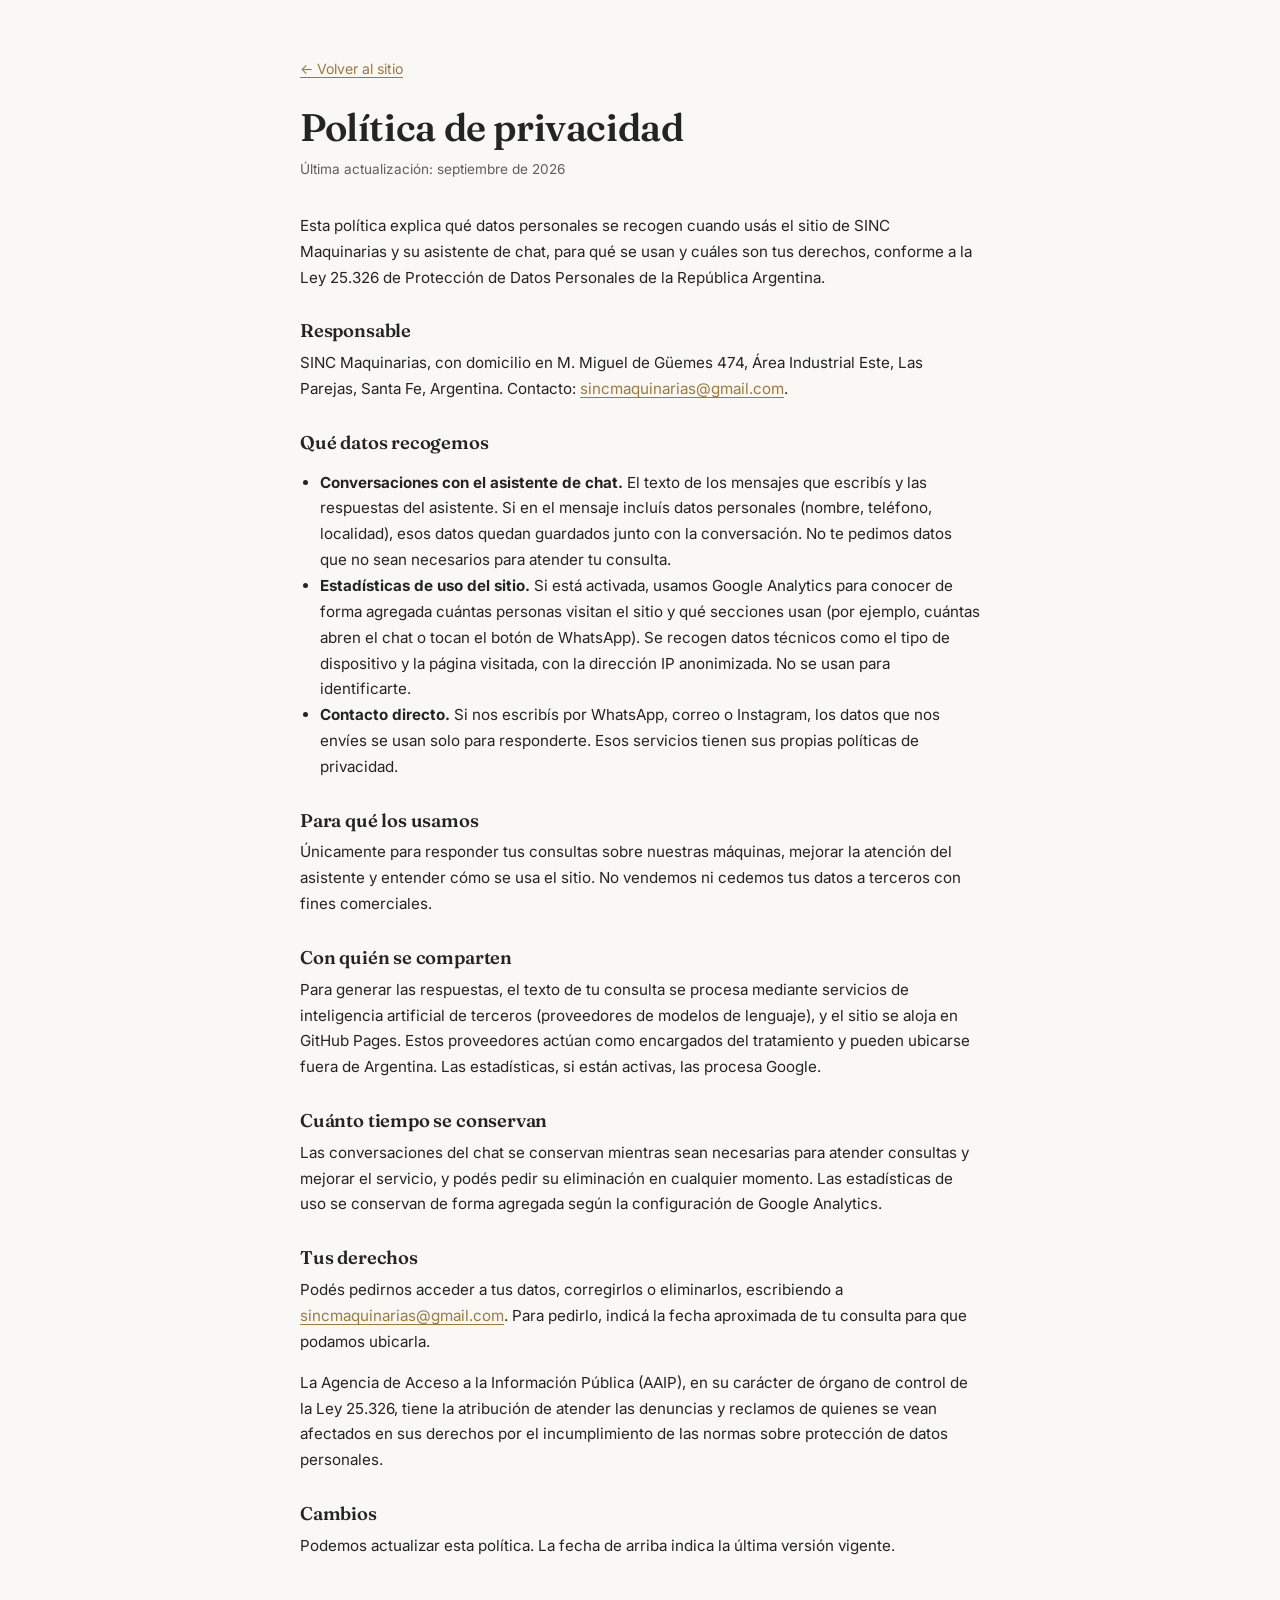
==== privacidad.html @ 92e393b5 "Completar descarga hidraulica del Biorecolector y limpiar specs desactualizadas Co-Authored-By: Clau" ====
<!doctype html>
<html lang="es-AR">
<head>
<meta charset="UTF-8">
<meta name="viewport" content="width=device-width, initial-scale=1">
<title>Política de privacidad | SINC Maquinarias</title>
<meta name="description" content="Política de privacidad de SINC Maquinarias: qué datos se recogen en el sitio y en el asistente de chat, para qué se usan y cómo ejercer tus derechos.">
<link rel="icon" type="image/png" sizes="32x32" href="assets/img/favicon-32.png">
<link rel="preconnect" href="https://fonts.googleapis.com">
<link rel="preconnect" href="https://fonts.gstatic.com" crossorigin>
<link href="https://fonts.googleapis.com/css2?family=Fraunces:opsz,wght@9..144,600;9..144,700&family=Inter:wght@400;500;600;700&display=swap" rel="stylesheet">
<link rel="stylesheet" href="assets/css/styles.css?v=10">
<style>
.legal{max-width:720px;margin:0 auto;padding:56px 20px 72px}
.legal h1{font-size:clamp(1.8rem,4vw,2.4rem);margin-bottom:8px}
.legal .updated{font-family:"Inter",sans-serif;font-size:.85rem;color:var(--text-soft);margin-bottom:32px}
.legal h2{font-size:1.15rem;margin:30px 0 8px}
.legal p,.legal li{font-family:"Inter",sans-serif;font-size:.95rem;line-height:1.7;color:var(--text)}
.legal ul{padding-left:20px}
.legal a{color:var(--gold);text-underline-offset:3px}
.legal .back{display:inline-block;margin-bottom:24px;font-family:"Inter",sans-serif;font-size:.88rem}
</style>
</head>
<body>
<main class="legal">
  <a class="back" href="./">← Volver al sitio</a>
  <h1>Política de privacidad</h1>
  <p class="updated">Última actualización: septiembre de 2026</p>

  <p>Esta política explica qué datos personales se recogen cuando usás el sitio de SINC Maquinarias y su asistente de chat, para qué se usan y cuáles son tus derechos, conforme a la Ley 25.326 de Protección de Datos Personales de la República Argentina.</p>

  <h2>Responsable</h2>
  <p>SINC Maquinarias, con domicilio en M. Miguel de Güemes 474, Área Industrial Este, Las Parejas, Santa Fe, Argentina. Contacto: <a href="mailto:sincmaquinarias@gmail.com">sincmaquinarias@gmail.com</a>.</p>

  <h2>Qué datos recogemos</h2>
  <ul>
    <li><strong>Conversaciones con el asistente de chat.</strong> El texto de los mensajes que escribís y las respuestas del asistente. Si en el mensaje incluís datos personales (nombre, teléfono, localidad), esos datos quedan guardados junto con la conversación. No te pedimos datos que no sean necesarios para atender tu consulta.</li>
    <li><strong>Estadísticas de uso del sitio.</strong> Si está activada, usamos Google Analytics para conocer de forma agregada cuántas personas visitan el sitio y qué secciones usan (por ejemplo, cuántas abren el chat o tocan el botón de WhatsApp). Se recogen datos técnicos como el tipo de dispositivo y la página visitada, con la dirección IP anonimizada. No se usan para identificarte.</li>
    <li><strong>Contacto directo.</strong> Si nos escribís por WhatsApp, correo o Instagram, los datos que nos envíes se usan solo para responderte. Esos servicios tienen sus propias políticas de privacidad.</li>
  </ul>

  <h2>Para qué los usamos</h2>
  <p>Únicamente para responder tus consultas sobre nuestras máquinas, mejorar la atención del asistente y entender cómo se usa el sitio. No vendemos ni cedemos tus datos a terceros con fines comerciales.</p>

  <h2>Con quién se comparten</h2>
  <p>Para generar las respuestas, el texto de tu consulta se procesa mediante servicios de inteligencia artificial de terceros (proveedores de modelos de lenguaje), y el sitio se aloja en GitHub Pages. Estos proveedores actúan como encargados del tratamiento y pueden ubicarse fuera de Argentina. Las estadísticas, si están activas, las procesa Google.</p>

  <h2>Cuánto tiempo se conservan</h2>
  <p>Las conversaciones del chat se conservan mientras sean necesarias para atender consultas y mejorar el servicio, y podés pedir su eliminación en cualquier momento. Las estadísticas de uso se conservan de forma agregada según la configuración de Google Analytics.</p>

  <h2>Tus derechos</h2>
  <p>Podés pedirnos acceder a tus datos, corregirlos o eliminarlos, escribiendo a <a href="mailto:sincmaquinarias@gmail.com">sincmaquinarias@gmail.com</a>. Para pedirlo, indicá la fecha aproximada de tu consulta para que podamos ubicarla.</p>
  <p>La Agencia de Acceso a la Información Pública (AAIP), en su carácter de órgano de control de la Ley 25.326, tiene la atribución de atender las denuncias y reclamos de quienes se vean afectados en sus derechos por el incumplimiento de las normas sobre protección de datos personales.</p>

  <h2>Cambios</h2>
  <p>Podemos actualizar esta política. La fecha de arriba indica la última versión vigente.</p>
</main>
</body>
</html>
---- assets/css/styles.css ----
:root{
  /* Paleta premium: tonos neutros cálidos + acento bronce, verde muy contenido */
  --ink:#151c17;
  --ink-2:#1e2721;
  --paper:#faf8f4;
  --paper-2:#f2efe6;
  --line:#e2ddd0;
  --line-strong:#cfc8b6;
  --text:#22261f;
  --text-soft:#5c6157;
  --text-faint:#8b8f83;
  --gold:#9c7a3c;
  --gold-soft:#c9ab6e;
  --forest:#2f4a34;
  --whatsapp:#25D366;
  --whatsapp-dark:#1ebe5b;
  --sombra:0 18px 48px rgba(21,28,23,.14);
  --sombra-sm:0 6px 18px rgba(21,28,23,.10);
  --radio:6px;
  --maxw:1180px;
}

*,*::before,*::after{box-sizing:border-box}
html{scroll-behavior:smooth}
body{
  margin:0;
  font-family:"Inter","Segoe UI",Roboto,Helvetica,Arial,sans-serif;
  color:var(--text);
  background:var(--paper);
  line-height:1.6;
  -webkit-font-smoothing:antialiased;
}
img{max-width:100%;display:block}
a{color:inherit}

/* Foco visible consistente (accesibilidad + teclado) en vez del azul por defecto */
:focus-visible{outline:2px solid var(--gold);outline-offset:3px;border-radius:2px}
.chat-toggle:focus-visible,.back-to-top:focus-visible{outline-offset:4px}

/* Anclas: que el header sticky no tape el titulo al navegar */
section,main{scroll-margin-top:64px}

@media(prefers-reduced-motion: reduce){
  html{scroll-behavior:auto}
  *,*::before,*::after{animation-duration:.001ms!important;animation-iteration-count:1!important;transition-duration:.001ms!important;scroll-behavior:auto!important}
}

/* Reveal on scroll */
.reveal{opacity:0;transform:translateY(14px);transition:opacity .5s ease,transform .5s ease}
.reveal.is-visible{opacity:1;transform:translateY(0)}
h1,h2,h3,h4{font-family:"Fraunces","Georgia",serif;font-weight:600;line-height:1.18;margin:0 0 .5em;letter-spacing:-.01em}
p{margin:0 0 1em}
.container{max-width:var(--maxw);margin:0 auto;padding:0 20px}
section{padding:52px 0}
@media(min-width:900px){section{padding:88px 0}}

.eyebrow{
  display:flex;align-items:center;gap:10px;
  font-family:"Inter",sans-serif;font-size:.72rem;font-weight:600;letter-spacing:.16em;text-transform:uppercase;
  color:var(--gold);margin-bottom:16px;
}
.eyebrow::before{content:"";width:28px;height:1px;background:var(--gold-soft)}
.eyebrow.azul{color:var(--forest)}
.eyebrow.azul::before{background:var(--forest)}
.section-head.center .eyebrow{justify-content:center}
.section-head.center .eyebrow::before{display:none}

.section-head{max-width:660px;margin:0 0 30px}
.section-head.center{margin:0 auto 40px;text-align:center}
.section-head h2{font-size:clamp(1.5rem,3.2vw,2.05rem);color:var(--ink)}
.section-head p{color:var(--text-soft);font-size:1rem}

/* Botones */
.btn{
  display:inline-flex;align-items:center;justify-content:center;gap:9px;
  padding:13px 26px;border-radius:3px;font-weight:600;font-size:.92rem;
  font-family:"Inter",sans-serif;letter-spacing:.01em;
  text-decoration:none;border:1px solid transparent;cursor:pointer;
  transition:transform .18s ease,box-shadow .18s ease,background-color .18s ease,border-color .18s ease;
  white-space:nowrap;
  will-change:transform;
}
.btn:hover{transform:translateY(-2px)}
.btn:active{transform:translateY(0);transition-duration:.05s}
.btn-dark{background:var(--ink);color:#fff;border-color:var(--ink)}
.btn-dark:hover{background:var(--ink-2);box-shadow:0 10px 22px rgba(21,28,23,.28)}
.btn-wpp{background:var(--whatsapp-dark);color:#fff;border-color:var(--whatsapp-dark)}
.btn-wpp:hover{background:var(--whatsapp);border-color:var(--whatsapp)}
.btn-outline{border-color:rgba(255,255,255,.4);color:#fff;background:transparent}
.btn-outline:hover{background:rgba(255,255,255,.1);border-color:#fff}
.btn-outline-dark{border-color:var(--line-strong);color:var(--text);background:transparent}
.btn-outline-dark:hover{border-color:var(--ink);background:var(--paper-2)}
.btn-sm{padding:9px 18px;font-size:.83rem}
.btn-sm:hover{transform:translateY(-1px)}

.link-arrow{
  display:inline-flex;align-items:center;gap:7px;font-weight:600;font-size:.9rem;
  font-family:"Inter",sans-serif;background:none;border:0;border-bottom:1px solid var(--line-strong);
  padding:0 0 2px;cursor:pointer;
  color:var(--ink);text-decoration:none;
  transition:border-color .18s ease,gap .18s ease,color .18s ease;
}
.link-arrow:hover{border-color:var(--gold);color:var(--gold);gap:11px}
.link-arrow.azul:hover{border-color:var(--forest);color:var(--forest)}

/* Header */
.site-header{
  position:sticky;top:0;z-index:100;
  background:rgba(250,248,244,.94);backdrop-filter:blur(8px);
  border-bottom:1px solid var(--line);
  transition:box-shadow .25s ease;
}
.site-header.is-scrolled{box-shadow:0 4px 18px rgba(21,28,23,.08)}
.nav{display:flex;align-items:center;justify-content:space-between;padding:14px 0}
.brand{display:flex;align-items:center;gap:10px;text-decoration:none;transition:opacity .15s ease}
.brand:hover{opacity:.75}
.brand img{height:30px;width:auto}
.nav-links{display:flex;align-items:center;gap:30px;list-style:none;margin:0;padding:0}
.nav-links a{
  text-decoration:none;color:var(--text);font-weight:500;font-size:.88rem;letter-spacing:.01em;
  position:relative;padding:4px 0;transition:color .15s ease;
}
.nav-links a::after{
  content:"";position:absolute;left:0;right:100%;bottom:-2px;height:2px;background:var(--gold);
  transition:right .2s ease;
}
.nav-links a:hover{color:var(--gold)}
.nav-links a:hover::after,.nav-links a.active::after{right:0}
.nav-links a.active{color:var(--ink);font-weight:700}
.nav-cta{display:flex;align-items:center;gap:12px}
.nav-toggle{display:none;background:none;border:0;font-size:1.5rem;cursor:pointer;color:var(--ink);padding:4px 8px;transition:transform .15s ease}
.nav-toggle:hover{transform:scale(1.1)}

@media(max-width:880px){
  .nav-links{
    position:fixed;top:60px;left:0;right:0;background:var(--paper);border-bottom:1px solid var(--line);
    flex-direction:column;align-items:flex-start;gap:0;padding:6px 20px 16px;
    transform:translateY(-8px);opacity:0;pointer-events:none;transition:.2s ease;
    max-height:calc(100vh - 60px);overflow-y:auto;
  }
  .nav-links.open{transform:translateY(0);opacity:1;pointer-events:auto}
  .nav-links li{width:100%;border-bottom:1px solid var(--line)}
  .nav-links a{display:block;padding:14px 0}
  .nav-toggle{display:block}
}

/* Hero — sin imagenes, composicion tipografica centrada */
.hero{position:relative;overflow:hidden;background:var(--ink);color:#fff;padding:0}
.hero-plain-inner{
  max-width:720px;margin:0 auto;text-align:center;
  padding:76px 20px 56px;display:flex;flex-direction:column;align-items:center;
}
@media(min-width:900px){.hero-plain-inner{padding:104px 20px 68px}}

.hero .eyebrow{color:var(--gold-soft);justify-content:center}
.hero .eyebrow::before{display:none}

.hero h1{font-size:clamp(2rem,5vw,3.4rem);color:#fdfcf9;font-weight:600}
.hero h1 .accent{color:var(--gold-soft);font-style:italic}
.hero p.lead{font-family:"Inter",sans-serif;font-size:1.05rem;color:#c4cbc2;max-width:520px;line-height:1.7;margin-left:auto;margin-right:auto}
.hero-cta{display:flex;gap:14px;flex-wrap:wrap;margin-top:28px;align-items:center;justify-content:center}

.trust-list{
  display:flex;gap:0;flex-wrap:wrap;justify-content:center;margin-top:40px;border-top:1px solid rgba(255,255,255,.14);padding-top:22px;
}
.trust-item{
  font-family:"Inter",sans-serif;font-size:.78rem;color:#a9b0a4;letter-spacing:.02em;
  padding:0 20px 0 0;margin-right:20px;border-right:1px solid rgba(255,255,255,.14);
}
.trust-item:last-child{border-right:0}
@media(max-width:520px){
  .trust-list{flex-direction:column;gap:10px}
  .trust-item{border-right:0;margin-right:0;padding-right:0}
}


/* ===== Productos: tabs ===== */
.bg-soft{background:var(--paper-2)}
.tabs-nav{display:flex;gap:0;justify-content:center;border-bottom:1px solid var(--line);margin-bottom:44px}
.tab-btn{
  display:flex;align-items:center;gap:9px;padding:14px 26px;
  border:0;border-bottom:2px solid transparent;background:transparent;cursor:pointer;
  font-family:"Inter",sans-serif;font-weight:600;font-size:.92rem;color:var(--text-faint);
  margin-bottom:-1px;transition:color .15s ease,border-color .15s ease;
}
.tab-btn:hover{color:var(--ink)}
.tab-btn img{height:20px;width:20px;object-fit:contain;opacity:.45;filter:grayscale(1);transition:opacity .15s ease,filter .15s ease}
.tab-btn:hover img{opacity:.8}
.tab-btn[aria-selected="true"]{color:var(--ink);border-color:var(--gold)}
.tab-btn[aria-selected="true"] img{opacity:1;filter:none}
.tab-btn.bio[aria-selected="true"]{color:var(--ink);border-color:var(--forest)}

.tab-panel[hidden]{display:none}

.prod-hero{display:grid;grid-template-columns:1fr 1fr;gap:44px;align-items:center;margin-bottom:44px}
@media(max-width:860px){.prod-hero{grid-template-columns:1fr;gap:24px}}
.prod-hero-media{
  border:1px solid var(--line);background:#fff;padding:10px;overflow:hidden;
  aspect-ratio:4/5;max-height:520px;
}
.prod-hero-media img{width:100%;height:100%;object-fit:cover;transition:transform .5s ease}
.prod-hero-media:hover img{transform:scale(1.04)}
@media(max-width:860px){.prod-hero-media{aspect-ratio:4/3;max-height:420px}}
.prod-hero-copy .tagline{font-family:"Inter",sans-serif;font-size:1rem;color:var(--text-soft);line-height:1.7}
.prod-hero-copy .actions{margin-top:20px}

/* pasos compactos en fila */
.steps-row{display:grid;grid-template-columns:repeat(3,1fr);gap:1px;margin:30px 0;background:var(--line)}
@media(max-width:700px){.steps-row{grid-template-columns:1fr}}
.step-chip{
  background:#fff;padding:22px 20px;display:flex;gap:14px;align-items:flex-start;
  transition:background-color .18s ease;
}
.step-chip:hover{background:var(--paper-2)}
.step-chip:hover .num{background:var(--gold);color:#fff}
.tab-panel.bio .step-chip:hover .num{background:var(--forest);color:#fff}
.step-chip .num{
  flex:none;width:26px;height:26px;border-radius:50%;border:1px solid var(--gold);color:var(--gold);
  display:flex;align-items:center;justify-content:center;font-weight:700;font-size:.76rem;font-family:"Inter",sans-serif;
  transition:background-color .18s ease,color .18s ease;
}
.tab-panel.bio .step-chip .num{border-color:var(--forest);color:var(--forest)}
.step-chip h4{margin:0 0 4px;font-size:.94rem;font-family:"Inter",sans-serif;font-weight:700;color:var(--ink)}
.step-chip p{margin:0;color:var(--text-soft);font-size:.84rem;line-height:1.5}

/* beneficios */
.benef-list{
  list-style:none;margin:22px 0;padding:0;border:1px solid var(--line);
  display:grid;grid-template-columns:1fr 1fr;gap:1px;background:var(--line);
}
@media(max-width:640px){.benef-list{grid-template-columns:1fr}}
.benef-list li{
  background:#fff;padding:14px 18px;display:flex;align-items:center;gap:11px;
  font-family:"Inter",sans-serif;font-size:.9rem;color:var(--text);
  transition:background-color .15s ease,padding-left .15s ease;
}
.benef-list li:hover{background:var(--paper-2);padding-left:22px}
.benef-list li::before{
  content:"";flex:none;width:7px;height:7px;border-radius:50%;background:var(--gold);
}
.benef-list.bio li::before{background:var(--forest)}

/* ficha tecnica colapsable */
details.specs-details{margin:26px 0;border:1px solid var(--line)}
details.specs-details summary{
  list-style:none;cursor:pointer;padding:16px 20px;display:flex;align-items:center;
  justify-content:space-between;font-weight:600;font-size:.88rem;background:#fff;
  font-family:"Inter",sans-serif;color:var(--ink);transition:background-color .15s ease;
}
details.specs-details summary:hover{background:var(--paper-2)}
details.specs-details summary::-webkit-details-marker{display:none}
details.specs-details summary::after{
  content:"Ver";font-size:.76rem;color:var(--gold);font-weight:700;letter-spacing:.05em;text-transform:uppercase;
  transition:transform .2s ease;
}
details.specs-details[open] summary::after{content:"Ocultar"}
.specs{display:grid;grid-template-columns:1fr 1fr;gap:1px;background:var(--line);border-top:1px solid var(--line)}
@media(max-width:520px){.specs{grid-template-columns:1fr}}
.specs div{display:flex;justify-content:space-between;gap:10px;font-size:.82rem;padding:11px 20px;background:#fff;font-family:"Inter",sans-serif}
.specs div b{color:var(--text);font-weight:600}
.specs div span{color:var(--text-soft);text-align:right}

.aplicaciones-line{font-family:"Inter",sans-serif;font-size:.88rem;color:var(--text-soft);margin-top:22px}
.aplicaciones-line b{color:var(--text)}

/* video gallery compacta */
.video-strip{display:flex;gap:12px;overflow-x:auto;padding:4px 2px 10px;scroll-snap-type:x mandatory}
.video-strip::-webkit-scrollbar{height:6px}
.video-strip::-webkit-scrollbar-thumb{background:var(--line-strong);border-radius:3px}
.video-card{
  flex:none;width:148px;scroll-snap-align:start;background:var(--ink);overflow:hidden;box-shadow:var(--sombra-sm);
  transition:transform .2s ease,box-shadow .2s ease;
}
.video-card:hover{transform:translateY(-4px);box-shadow:0 14px 26px rgba(21,28,23,.24)}
.video-card video{width:100%;display:block;aspect-ratio:9/16;object-fit:cover;background:#000}
.video-card figcaption{font-family:"Inter",sans-serif;color:#c4cbc2;font-size:.7rem;padding:8px 10px;background:var(--ink);line-height:1.3}

.placeholder-media{
  border:1px dashed var(--line-strong);
  display:flex;flex-direction:column;align-items:center;justify-content:center;gap:6px;
  padding:30px 18px;text-align:center;color:var(--text-soft);background:var(--paper-2);
}
.placeholder-media strong{color:var(--text);font-size:.88rem;font-family:"Inter",sans-serif}
.placeholder-media p{margin:0;font-size:.8rem;font-family:"Inter",sans-serif}

/* Casos de aplicacion — carrusel */
.casos-carousel-wrap{position:relative}
.casos-carousel{
  display:flex;gap:1px;overflow-x:auto;padding:2px 2px 16px;scroll-snap-type:x mandatory;background:var(--line);
  scroll-behavior:smooth;
}
.casos-carousel::-webkit-scrollbar{height:6px}
.casos-carousel::-webkit-scrollbar-thumb{background:var(--line-strong);border-radius:3px}
.caso-card{
  flex:none;width:250px;scroll-snap-align:start;background:#fff;
  padding:22px;display:flex;flex-direction:column;gap:10px;
  transition:transform .2s ease,box-shadow .2s ease;
}
.caso-card:hover{transform:translateY(-4px);box-shadow:0 16px 30px rgba(21,28,23,.12);z-index:1}
.caso-card .sector{font-family:"Inter",sans-serif;font-size:.7rem;text-transform:uppercase;letter-spacing:.08em;font-weight:700;color:var(--text-faint)}
.caso-card.real .sector{color:var(--gold)}
.caso-card h4{margin:0;font-size:1rem;font-family:"Fraunces",serif;color:var(--ink)}
.caso-card p{margin:0;font-family:"Inter",sans-serif;font-size:.84rem;color:var(--text-soft)}
.caso-card .resultado{
  margin-top:auto;padding-top:12px;border-top:1px solid var(--line);
  font-family:"Inter",sans-serif;font-size:.8rem;font-weight:700;color:var(--ink);
}
.caso-card.real{box-shadow:inset 3px 0 0 var(--gold)}
.caso-card.real:hover{box-shadow:inset 3px 0 0 var(--gold),0 16px 30px rgba(21,28,23,.12)}

.carousel-arrow{
  display:flex;align-items:center;justify-content:center;
  position:absolute;top:50%;transform:translateY(-50%);width:40px;height:40px;border-radius:50%;
  background:#fff;border:1px solid var(--line-strong);box-shadow:var(--sombra-sm);
  cursor:pointer;color:var(--ink);transition:transform .15s ease,background-color .15s ease,opacity .15s ease;
  z-index:2;
}
.carousel-arrow:hover{background:var(--ink);color:#fff;transform:translateY(-50%) scale(1.08)}
.carousel-arrow.prev{left:-14px}
.carousel-arrow.next{right:-14px}
.carousel-arrow[disabled]{opacity:0;pointer-events:none}
.carousel-arrow svg{width:18px;height:18px}
@media(max-width:760px){.carousel-arrow{display:none}}
.nota-disclaimer{
  margin-top:18px;font-family:"Inter",sans-serif;font-size:.78rem;color:var(--text-faint);
  border-top:1px solid var(--line);padding-top:14px;
}

/* Quienes somos — compacto al final */
.about-compact{display:grid;grid-template-columns:1.1fr .9fr;gap:48px;align-items:center}
@media(max-width:860px){.about-compact{grid-template-columns:1fr;gap:28px}}
.about-compact p{font-family:"Inter",sans-serif;color:var(--text-soft)}
.about-compact p b{color:var(--text)}
.valores-inline{display:flex;flex-wrap:wrap;gap:0;margin-top:20px;border-top:1px solid var(--line)}
.valor-chip{
  font-family:"Inter",sans-serif;font-size:.82rem;font-weight:500;color:var(--text);
  padding:12px 18px 12px 0;margin-right:18px;transition:color .15s ease;
}
.valor-chip:hover{color:var(--gold)}
.quote-block{background:var(--ink);color:#fff;padding:32px}
.quote-block p{font-family:"Fraunces",serif;font-size:1.15rem;font-style:italic;color:#f1efe8;margin-bottom:14px;font-weight:500}
.quote-block footer{font-family:"Inter",sans-serif;font-size:.78rem;color:#9aa295;font-style:normal}

/* Footer */
.site-footer{background:var(--ink);color:#b7bcb0;padding:40px 0 20px;font-family:"Inter",sans-serif;font-size:.85rem}
.footer-grid{display:flex;justify-content:space-between;align-items:flex-start;gap:28px 48px;flex-wrap:wrap}
.footer-about{max-width:340px}
.footer-about p{margin:0;color:#8b9184;font-size:.85rem;line-height:1.55}
.footer-brand{display:flex;align-items:center;gap:10px;margin-bottom:12px}
.footer-brand img{height:26px;filter:brightness(0) invert(1);opacity:.9}
.footer-brand span{color:#fff;font-weight:600;font-size:.95rem}
.footer-contact{list-style:none;margin:0;padding:0;display:grid;gap:8px}
.footer-contact a{color:#b7bcb0;text-decoration:none;font-size:.85rem;transition:color .15s ease}
.footer-contact a:hover,.footer-bottom a:hover{color:#fff;text-decoration:underline;text-underline-offset:3px}
.footer-bottom a{color:inherit;text-decoration:none;transition:color .15s ease}
.footer-bottom{
  margin-top:28px;padding-top:18px;border-top:1px solid rgba(255,255,255,.1);
  display:flex;justify-content:space-between;gap:16px;flex-wrap:wrap;
  font-size:.78rem;color:#77806f;
}

/* Widget de chat — botón flotante + panel (unico punto de contacto destacado) */
.chat-toggle{
  position:fixed;right:18px;bottom:18px;z-index:210;
  width:52px;height:52px;border-radius:50%;background:var(--ink);border:0;
  display:flex;align-items:center;justify-content:center;color:var(--gold-soft);
  box-shadow:0 6px 16px rgba(21,28,23,.22);cursor:pointer;
  transition:transform .2s ease,box-shadow .2s ease,background-color .2s ease;
}
.chat-toggle:hover{transform:scale(1.05);box-shadow:0 8px 20px rgba(21,28,23,.28);background:var(--ink-2)}
.chat-toggle:active{transform:scale(1.02)}
.chat-toggle svg{width:24px;height:24px}
.chat-toggle[aria-expanded="true"]{background:var(--ink-2)}

.chat-panel{
  position:fixed;right:18px;bottom:86px;z-index:209;
  width:340px;max-width:calc(100vw - 32px);height:min(470px, calc(100vh - 110px));
  background:#fff;border-radius:10px;box-shadow:0 26px 60px rgba(21,28,23,.32);
  display:flex;flex-direction:column;overflow:hidden;
  border:1px solid var(--line);
}
.chat-panel[hidden]{display:none}
@media(max-width:520px){
  .chat-panel{
    right:12px;left:12px;bottom:12px;width:auto;max-width:none;
    height:min(62vh, 480px);
  }
}
.chat-panel-header{
  flex:none;display:flex;align-items:center;justify-content:space-between;
  padding:14px 16px;background:var(--ink);color:#fff;
  font-family:"Inter",sans-serif;font-weight:700;font-size:.92rem;
}
.chat-panel-close{
  background:none;border:0;color:#c4cbc2;cursor:pointer;padding:4px;display:flex;
  transition:color .15s ease,transform .15s ease;
}
.chat-panel-close:hover{color:#fff;transform:rotate(90deg)}
.chat-panel-close svg{width:18px;height:18px}
.chat-panel-body{flex:1;min-height:0;position:relative;background:var(--paper-2)}
.chat-panel-body iframe{width:100%;height:100%;border:0;display:block}
.chat-placeholder{
  height:100%;display:flex;flex-direction:column;align-items:center;justify-content:center;
  text-align:center;gap:8px;padding:32px 24px;
}
.chat-placeholder .icon{
  width:46px;height:46px;border-radius:50%;background:var(--paper);border:1px solid var(--line-strong);
  display:flex;align-items:center;justify-content:center;color:var(--gold);margin-bottom:6px;
}
.chat-placeholder .icon svg{width:22px;height:22px}
.chat-placeholder strong{font-family:"Inter",sans-serif;font-size:.95rem;color:var(--ink)}
.chat-placeholder p{font-family:"Inter",sans-serif;font-size:.85rem;color:var(--text-soft);margin:0;max-width:280px}

/* Volver arriba */
.back-to-top{
  position:fixed;right:18px;bottom:84px;z-index:199;
  width:42px;height:42px;border-radius:50%;background:#fff;border:1px solid var(--line-strong);
  display:flex;align-items:center;justify-content:center;color:var(--ink);box-shadow:var(--sombra-sm);
  cursor:pointer;opacity:0;pointer-events:none;transform:translateY(8px);
  transition:opacity .2s ease,transform .2s ease,background-color .15s ease,right .2s ease;
}
.back-to-top.is-visible{opacity:1;pointer-events:auto;transform:translateY(0)}
.back-to-top:hover{background:var(--ink);color:#fff}
.back-to-top svg{width:18px;height:18px}
@media(min-width:521px){.back-to-top{right:86px;bottom:18px}}

.skip-link{position:absolute;left:-999px;top:0;background:#fff;padding:10px 16px;z-index:999}
.skip-link:focus{left:10px;top:10px}
.chat-placeholder .btn{margin-top:10px}

/* Chat propio (motor del bot, interfaz de la pagina) */
.chat-app{display:flex;flex-direction:column;height:100%;background:#fff}
.chat-log{flex:1;min-height:0;overflow-y:auto;padding:18px 16px 8px;display:flex;flex-direction:column;gap:10px;background:var(--paper)}
.chat-msg{max-width:86%;padding:10px 13px;border-radius:12px;font-family:"Inter",sans-serif;font-size:.9rem;line-height:1.5;word-wrap:break-word}
.chat-msg-bot{align-self:flex-start;background:#fff;border:1px solid var(--line);color:var(--ink);border-bottom-left-radius:4px}
.chat-msg-user{align-self:flex-end;background:var(--ink);color:#fff;border-bottom-right-radius:4px}
.chat-msg-typing{align-self:flex-start;background:#fff;border:1px solid var(--line);display:flex;gap:4px;padding:13px}
.chat-msg-typing span{width:6px;height:6px;border-radius:50%;background:var(--line-strong);animation:chat-dot 1.2s infinite ease-in-out}
.chat-msg-typing span:nth-child(2){animation-delay:.15s}
.chat-msg-typing span:nth-child(3){animation-delay:.3s}
@keyframes chat-dot{0%,60%,100%{opacity:.3}30%{opacity:1}}
@media(prefers-reduced-motion:reduce){.chat-msg-typing span{animation:none}}
.chat-suggest{flex:none;display:flex;flex-wrap:wrap;gap:6px;padding:4px 16px 12px;background:var(--paper)}
.chat-suggest button{font-family:"Inter",sans-serif;font-size:.8rem;color:var(--ink);background:#fff;border:1px solid var(--line-strong);border-radius:999px;padding:6px 12px;cursor:pointer;transition:border-color .15s ease,background-color .15s ease}
.chat-suggest button:hover{border-color:var(--gold);background:var(--paper-2)}
.chat-form{flex:none;display:flex;gap:8px;padding:12px;border-top:1px solid var(--line);background:#fff}
.chat-form input{flex:1;min-width:0;font-family:"Inter",sans-serif;font-size:.92rem;padding:10px 12px;border:1px solid var(--line-strong);border-radius:8px;background:#fff;color:var(--ink)}
.chat-form input:focus{outline:2px solid var(--gold);outline-offset:1px;border-color:transparent}
.chat-form button{flex:none;width:42px;border:0;border-radius:8px;background:var(--ink);color:var(--gold-soft);display:flex;align-items:center;justify-content:center;cursor:pointer;transition:background-color .15s ease}
.chat-form button:hover:not(:disabled){background:var(--ink-2)}
.chat-form button:disabled{opacity:.5;cursor:default}
.chat-form button svg{width:18px;height:18px}
.chat-legal{flex:none;margin:0;padding:0 12px 10px;font-family:"Inter",sans-serif;font-size:.7rem;color:var(--text-soft);text-align:center;background:#fff}
.chat-legal a{color:inherit;text-underline-offset:2px}
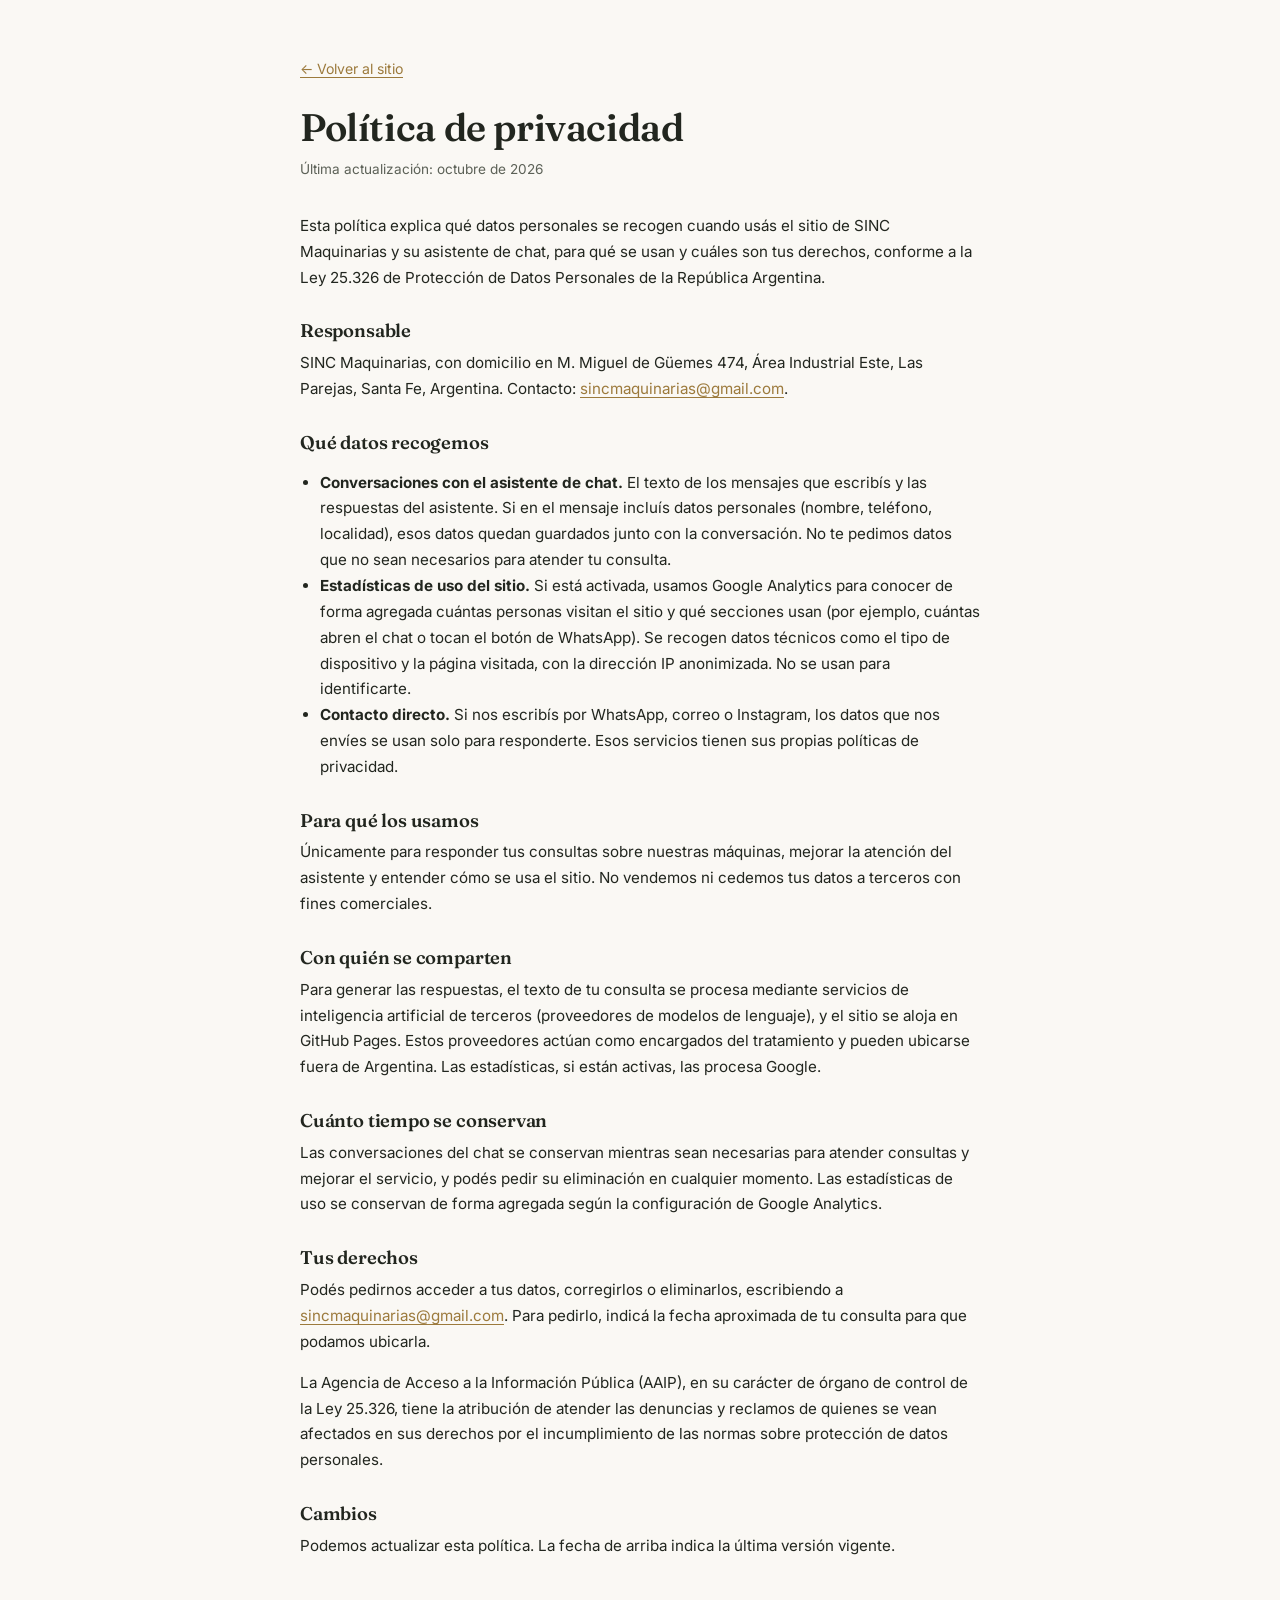
==== commit 3c1b96ec: "Visor de fotos en la galeria, nuevo video del paso 2, politica de privacidad publicada y arreglos de" ====
--- a/privacidad.html
+++ b/privacidad.html
@@ -6,10 +6,11 @@
 <title>Política de privacidad | SINC Maquinarias</title>
 <meta name="description" content="Política de privacidad de SINC Maquinarias: qué datos se recogen en el sitio y en el asistente de chat, para qué se usan y cómo ejercer tus derechos.">
 <link rel="icon" type="image/png" sizes="32x32" href="assets/img/favicon-32.png">
+<link rel="canonical" href="https://santigiaveno26.github.io/sinc-maquinarias-web/privacidad.html">
 <link rel="preconnect" href="https://fonts.googleapis.com">
 <link rel="preconnect" href="https://fonts.gstatic.com" crossorigin>
 <link href="https://fonts.googleapis.com/css2?family=Fraunces:opsz,wght@9..144,600;9..144,700&family=Inter:wght@400;500;600;700&display=swap" rel="stylesheet">
-<link rel="stylesheet" href="assets/css/styles.css?v=10">
+<link rel="stylesheet" href="assets/css/styles.css?v=29">
 <style>
 .legal{max-width:720px;margin:0 auto;padding:56px 20px 72px}
 .legal h1{font-size:clamp(1.8rem,4vw,2.4rem);margin-bottom:8px}
@@ -25,7 +26,7 @@
 <main class="legal">
   <a class="back" href="./">← Volver al sitio</a>
   <h1>Política de privacidad</h1>
-  <p class="updated">Última actualización: septiembre de 2026</p>
+  <p class="updated">Última actualización: octubre de 2026</p>
 
   <p>Esta política explica qué datos personales se recogen cuando usás el sitio de SINC Maquinarias y su asistente de chat, para qué se usan y cuáles son tus derechos, conforme a la Ley 25.326 de Protección de Datos Personales de la República Argentina.</p>
 
--- a/assets/css/styles.css
+++ b/assets/css/styles.css
@@ -11,6 +11,7 @@
   --text-faint:#8b8f83;
   --gold:#9c7a3c;
   --gold-soft:#c9ab6e;
+  --gold-text:#7d5f27; /* dorado para texto sobre fondo claro (contraste AA) */
   --forest:#2f4a34;
   --whatsapp:#25D366;
   --whatsapp-dark:#1ebe5b;
@@ -57,7 +58,7 @@
 .eyebrow{
   display:flex;align-items:center;gap:10px;
   font-family:"Inter",sans-serif;font-size:.72rem;font-weight:600;letter-spacing:.16em;text-transform:uppercase;
-  color:var(--gold);margin-bottom:16px;
+  color:var(--gold-text);margin-bottom:16px;
 }
 .eyebrow::before{content:"";width:28px;height:1px;background:var(--gold-soft)}
 .eyebrow.azul{color:var(--forest)}
@@ -90,17 +91,17 @@
 .btn-outline:hover{background:rgba(255,255,255,.1);border-color:#fff}
 .btn-outline-dark{border-color:var(--line-strong);color:var(--text);background:transparent}
 .btn-outline-dark:hover{border-color:var(--ink);background:var(--paper-2)}
-.btn-sm{padding:9px 18px;font-size:.83rem}
+.btn-sm{padding:9px 18px;font-size:.83rem;min-height:44px}
 .btn-sm:hover{transform:translateY(-1px)}
 
 .link-arrow{
   display:inline-flex;align-items:center;gap:7px;font-weight:600;font-size:.9rem;
   font-family:"Inter",sans-serif;background:none;border:0;border-bottom:1px solid var(--line-strong);
-  padding:0 0 2px;cursor:pointer;
+  padding:0 0 2px;cursor:pointer;min-height:44px;
   color:var(--ink);text-decoration:none;
   transition:border-color .18s ease,gap .18s ease,color .18s ease;
 }
-.link-arrow:hover{border-color:var(--gold);color:var(--gold);gap:11px}
+.link-arrow:hover{border-color:var(--gold);color:var(--gold-text);gap:11px}
 .link-arrow.azul:hover{border-color:var(--forest);color:var(--forest)}
 
 /* Header */
@@ -111,10 +112,19 @@
   transition:box-shadow .25s ease;
 }
 .site-header.is-scrolled{box-shadow:0 4px 18px rgba(21,28,23,.08)}
-.nav{display:flex;align-items:center;justify-content:space-between;padding:14px 0}
-.brand{display:flex;align-items:center;gap:10px;text-decoration:none;transition:opacity .15s ease}
+.nav{display:flex;align-items:center;justify-content:space-between;padding:14px 20px}
+.brand{display:flex;align-items:center;gap:10px;min-height:44px;text-decoration:none;transition:opacity .15s ease}
 .brand:hover{opacity:.75}
-.brand img{height:30px;width:auto}
+.brand img{height:40px;width:auto}
+.brand span{font-family:"Fraunces",serif;font-weight:600;font-size:1.05rem;color:var(--ink);letter-spacing:.01em;white-space:nowrap}
+.brand span em{font-style:normal;font-weight:500;color:var(--text-soft)}
+@media(max-width:420px){
+  .brand img{height:36px}
+  .brand span{font-size:.95rem}
+  .nav-cta .btn-label{display:none}
+  .nav-cta .btn-sm{padding:9px 12px;min-width:44px}
+}
+@media(max-width:340px){.brand span{display:none}}
 .nav-links{display:flex;align-items:center;gap:30px;list-style:none;margin:0;padding:0}
 .nav-links a{
   text-decoration:none;color:var(--text);font-weight:500;font-size:.88rem;letter-spacing:.01em;
@@ -124,11 +134,11 @@
   content:"";position:absolute;left:0;right:100%;bottom:-2px;height:2px;background:var(--gold);
   transition:right .2s ease;
 }
-.nav-links a:hover{color:var(--gold)}
+.nav-links a:hover{color:var(--gold-text)}
 .nav-links a:hover::after,.nav-links a.active::after{right:0}
 .nav-links a.active{color:var(--ink);font-weight:700}
 .nav-cta{display:flex;align-items:center;gap:12px}
-.nav-toggle{display:none;background:none;border:0;font-size:1.5rem;cursor:pointer;color:var(--ink);padding:4px 8px;transition:transform .15s ease}
+.nav-toggle{display:none;background:none;border:0;font-size:1.5rem;cursor:pointer;color:var(--ink);padding:4px 8px;min-width:44px;min-height:44px;transition:transform .15s ease}
 .nav-toggle:hover{transform:scale(1.1)}
 
 @media(max-width:880px){
@@ -147,21 +157,23 @@
 /* Hero — sin imagenes, composicion tipografica centrada */
 .hero{position:relative;overflow:hidden;background:var(--ink);color:#fff;padding:0}
 .hero-plain-inner{
-  max-width:720px;margin:0 auto;text-align:center;
-  padding:76px 20px 56px;display:flex;flex-direction:column;align-items:center;
+  max-width:900px;margin:0 auto;text-align:center;
+  padding:56px 20px 44px;display:flex;flex-direction:column;align-items:center;
 }
 @media(min-width:900px){.hero-plain-inner{padding:104px 20px 68px}}
 
 .hero .eyebrow{color:var(--gold-soft);justify-content:center}
 .hero .eyebrow::before{display:none}
 
-.hero h1{font-size:clamp(2rem,5vw,3.4rem);color:#fdfcf9;font-weight:600}
+.hero h1{font-size:clamp(2rem,5vw,3.4rem);color:#fdfcf9;font-weight:600;text-wrap:balance}
 .hero h1 .accent{color:var(--gold-soft);font-style:italic}
+.hero h1 span{display:block;text-wrap:balance}
+.hero h1 br{display:none}
 .hero p.lead{font-family:"Inter",sans-serif;font-size:1.05rem;color:#c4cbc2;max-width:520px;line-height:1.7;margin-left:auto;margin-right:auto}
-.hero-cta{display:flex;gap:14px;flex-wrap:wrap;margin-top:28px;align-items:center;justify-content:center}
+.hero-cta{display:flex;gap:14px;flex-wrap:wrap;margin-top:24px;align-items:center;justify-content:center}
 
 .trust-list{
-  display:flex;gap:0;flex-wrap:wrap;justify-content:center;margin-top:40px;border-top:1px solid rgba(255,255,255,.14);padding-top:22px;
+  display:flex;gap:0;flex-wrap:wrap;justify-content:center;margin-top:32px;border-top:1px solid rgba(255,255,255,.14);padding-top:20px;
 }
 .trust-item{
   font-family:"Inter",sans-serif;font-size:.78rem;color:#a9b0a4;letter-spacing:.02em;
@@ -180,12 +192,12 @@
 .tab-btn{
   display:flex;align-items:center;gap:9px;padding:14px 26px;
   border:0;border-bottom:2px solid transparent;background:transparent;cursor:pointer;
-  font-family:"Inter",sans-serif;font-weight:600;font-size:.92rem;color:var(--text-faint);
+  font-family:"Inter",sans-serif;font-weight:600;font-size:.92rem;color:var(--text-soft);
   margin-bottom:-1px;transition:color .15s ease,border-color .15s ease;
 }
 .tab-btn:hover{color:var(--ink)}
-.tab-btn img{height:20px;width:20px;object-fit:contain;opacity:.45;filter:grayscale(1);transition:opacity .15s ease,filter .15s ease}
-.tab-btn:hover img{opacity:.8}
+.tab-btn img{height:20px;width:20px;object-fit:contain;opacity:.75;filter:grayscale(1);transition:opacity .15s ease,filter .15s ease}
+.tab-btn:hover img{opacity:1}
 .tab-btn[aria-selected="true"]{color:var(--ink);border-color:var(--gold)}
 .tab-btn[aria-selected="true"] img{opacity:1;filter:none}
 .tab-btn.bio[aria-selected="true"]{color:var(--ink);border-color:var(--forest)}
@@ -200,27 +212,54 @@
 }
 .prod-hero-media img{width:100%;height:100%;object-fit:cover;transition:transform .5s ease}
 .prod-hero-media:hover img{transform:scale(1.04)}
-@media(max-width:860px){.prod-hero-media{aspect-ratio:4/3;max-height:420px}}
+@media(max-width:860px){.prod-hero-media{aspect-ratio:1/1;max-height:none}}
 .prod-hero-copy .tagline{font-family:"Inter",sans-serif;font-size:1rem;color:var(--text-soft);line-height:1.7}
-.prod-hero-copy .actions{margin-top:20px}
-
-/* pasos compactos en fila */
-.steps-row{display:grid;grid-template-columns:repeat(3,1fr);gap:1px;margin:30px 0;background:var(--line)}
-@media(max-width:700px){.steps-row{grid-template-columns:1fr}}
+.prod-hero-copy .actions{margin-top:22px;display:flex;flex-wrap:wrap;align-items:center;gap:14px 22px}
+
+/* Antes (trabajo manual) / Ahora (la maquina), puente hacia los 3 pasos */
+.antes-ahora{
+  margin:0 0 18px;padding:12px 16px;border-radius:10px;background:var(--paper-2);
+  display:flex;flex-wrap:wrap;align-items:center;gap:8px 10px;
+  font-family:"Inter",sans-serif;font-size:.84rem;line-height:1.5;
+}
+.antes-ahora .antes{color:var(--text-soft)}
+.antes-ahora .flecha{color:var(--line-strong);font-weight:700}
+.antes-ahora .ahora{color:var(--gold-text);font-weight:600}
+.tab-panel.bio .antes-ahora .ahora{color:var(--forest)}
+
+/* pasos = funciones principales, cada uno con su video */
+.steps-row{display:grid;grid-template-columns:repeat(3,1fr);gap:16px;margin:30px 0}
+@media(max-width:700px){
+  .steps-row{
+    display:flex;gap:12px;overflow-x:auto;scroll-snap-type:x mandatory;
+    margin:26px -20px;padding:2px 20px 14px;scroll-padding:0 20px;scrollbar-width:none;
+  }
+  .steps-row::-webkit-scrollbar{display:none}
+  .step-chip{flex:0 0 76%;scroll-snap-align:start}
+}
 .step-chip{
-  background:#fff;padding:22px 20px;display:flex;gap:14px;align-items:flex-start;
-  transition:background-color .18s ease;
-}
-.step-chip:hover{background:var(--paper-2)}
-.step-chip:hover .num{background:var(--gold);color:#fff}
-.tab-panel.bio .step-chip:hover .num{background:var(--forest);color:#fff}
+  background:#fff;border:1px solid var(--line);border-radius:16px;overflow:hidden;
+  display:flex;flex-direction:column;transition:box-shadow .2s ease,transform .2s ease;
+}
+.step-chip:hover{box-shadow:0 14px 28px rgba(21,28,23,.1);transform:translateY(-2px)}
+.step-media{aspect-ratio:4/5;background:var(--ink);overflow:hidden;position:relative;cursor:pointer}
+.step-media video{width:100%;height:100%;object-fit:cover;display:block;pointer-events:none}
+.step-play-icon{
+  position:absolute;inset:0;display:flex;align-items:center;justify-content:center;
+  opacity:1;transition:opacity .2s ease;
+}
+.step-play-icon svg{
+  width:22px;height:22px;color:#fff;padding:14px;border-radius:50%;
+  background:rgba(21,28,23,.45);backdrop-filter:blur(2px);
+}
+.step-media.is-playing .step-play-icon{opacity:0}
+.step-body{padding:16px 18px 20px;display:flex;gap:12px;align-items:flex-start}
 .step-chip .num{
-  flex:none;width:26px;height:26px;border-radius:50%;border:1px solid var(--gold);color:var(--gold);
+  flex:none;width:26px;height:26px;border-radius:50%;border:1px solid var(--gold);color:var(--gold-text);
   display:flex;align-items:center;justify-content:center;font-weight:700;font-size:.76rem;font-family:"Inter",sans-serif;
-  transition:background-color .18s ease,color .18s ease;
 }
 .tab-panel.bio .step-chip .num{border-color:var(--forest);color:var(--forest)}
-.step-chip h4{margin:0 0 4px;font-size:.94rem;font-family:"Inter",sans-serif;font-weight:700;color:var(--ink)}
+.step-chip h3{margin:0 0 4px;font-size:.94rem;font-family:"Inter",sans-serif;font-weight:700;color:var(--ink)}
 .step-chip p{margin:0;color:var(--text-soft);font-size:.84rem;line-height:1.5}
 
 /* beneficios */
@@ -250,7 +289,7 @@
 details.specs-details summary:hover{background:var(--paper-2)}
 details.specs-details summary::-webkit-details-marker{display:none}
 details.specs-details summary::after{
-  content:"Ver";font-size:.76rem;color:var(--gold);font-weight:700;letter-spacing:.05em;text-transform:uppercase;
+  content:"Ver";font-size:.76rem;color:var(--gold-text);font-weight:700;letter-spacing:.05em;text-transform:uppercase;
   transition:transform .2s ease;
 }
 details.specs-details[open] summary::after{content:"Ocultar"}
@@ -297,9 +336,9 @@
   transition:transform .2s ease,box-shadow .2s ease;
 }
 .caso-card:hover{transform:translateY(-4px);box-shadow:0 16px 30px rgba(21,28,23,.12);z-index:1}
-.caso-card .sector{font-family:"Inter",sans-serif;font-size:.7rem;text-transform:uppercase;letter-spacing:.08em;font-weight:700;color:var(--text-faint)}
-.caso-card.real .sector{color:var(--gold)}
-.caso-card h4{margin:0;font-size:1rem;font-family:"Fraunces",serif;color:var(--ink)}
+.caso-card .sector{font-family:"Inter",sans-serif;font-size:.7rem;text-transform:uppercase;letter-spacing:.08em;font-weight:700;color:var(--text-soft)}
+.caso-card.real .sector{color:var(--gold-text)}
+.caso-card h3{margin:0;font-size:1rem;font-family:"Fraunces",serif;color:var(--ink)}
 .caso-card p{margin:0;font-family:"Inter",sans-serif;font-size:.84rem;color:var(--text-soft)}
 .caso-card .resultado{
   margin-top:auto;padding-top:12px;border-top:1px solid var(--line);
@@ -322,7 +361,7 @@
 .carousel-arrow svg{width:18px;height:18px}
 @media(max-width:760px){.carousel-arrow{display:none}}
 .nota-disclaimer{
-  margin-top:18px;font-family:"Inter",sans-serif;font-size:.78rem;color:var(--text-faint);
+  margin-top:18px;font-family:"Inter",sans-serif;font-size:.78rem;color:var(--text-soft);
   border-top:1px solid var(--line);padding-top:14px;
 }
 
@@ -336,27 +375,27 @@
   font-family:"Inter",sans-serif;font-size:.82rem;font-weight:500;color:var(--text);
   padding:12px 18px 12px 0;margin-right:18px;transition:color .15s ease;
 }
-.valor-chip:hover{color:var(--gold)}
+.valor-chip:hover{color:var(--gold-text)}
 .quote-block{background:var(--ink);color:#fff;padding:32px}
 .quote-block p{font-family:"Fraunces",serif;font-size:1.15rem;font-style:italic;color:#f1efe8;margin-bottom:14px;font-weight:500}
 .quote-block footer{font-family:"Inter",sans-serif;font-size:.78rem;color:#9aa295;font-style:normal}
 
 /* Footer */
-.site-footer{background:var(--ink);color:#b7bcb0;padding:40px 0 20px;font-family:"Inter",sans-serif;font-size:.85rem}
+.site-footer{background:var(--ink);color:#b7bcb0;padding:40px 0 88px;font-family:"Inter",sans-serif;font-size:.85rem}
 .footer-grid{display:flex;justify-content:space-between;align-items:flex-start;gap:28px 48px;flex-wrap:wrap}
 .footer-about{max-width:340px}
 .footer-about p{margin:0;color:#8b9184;font-size:.85rem;line-height:1.55}
 .footer-brand{display:flex;align-items:center;gap:10px;margin-bottom:12px}
-.footer-brand img{height:26px;filter:brightness(0) invert(1);opacity:.9}
+.footer-brand img{height:26px;width:auto;filter:brightness(0) invert(1);opacity:.9}
 .footer-brand span{color:#fff;font-weight:600;font-size:.95rem}
-.footer-contact{list-style:none;margin:0;padding:0;display:grid;gap:8px}
-.footer-contact a{color:#b7bcb0;text-decoration:none;font-size:.85rem;transition:color .15s ease}
+.footer-contact{list-style:none;margin:0;padding:0;display:grid;gap:0}
+.footer-contact a{display:block;padding:13px 0;color:#b7bcb0;text-decoration:none;font-size:.85rem;transition:color .15s ease}
 .footer-contact a:hover,.footer-bottom a:hover{color:#fff;text-decoration:underline;text-underline-offset:3px}
-.footer-bottom a{color:inherit;text-decoration:none;transition:color .15s ease}
+.footer-bottom a{display:inline-block;padding:12px 0;color:inherit;text-decoration:none;transition:color .15s ease}
 .footer-bottom{
   margin-top:28px;padding-top:18px;border-top:1px solid rgba(255,255,255,.1);
   display:flex;justify-content:space-between;gap:16px;flex-wrap:wrap;
-  font-size:.78rem;color:#77806f;
+  font-size:.78rem;color:#8b9184;
 }
 
 /* Widget de chat — botón flotante + panel (unico punto de contacto destacado) */
@@ -413,8 +452,8 @@
 
 /* Volver arriba */
 .back-to-top{
-  position:fixed;right:18px;bottom:84px;z-index:199;
-  width:42px;height:42px;border-radius:50%;background:#fff;border:1px solid var(--line-strong);
+  position:fixed;right:78px;bottom:23px;z-index:199;
+  width:44px;height:44px;border-radius:50%;background:#fff;border:1px solid var(--line-strong);
   display:flex;align-items:center;justify-content:center;color:var(--ink);box-shadow:var(--sombra-sm);
   cursor:pointer;opacity:0;pointer-events:none;transform:translateY(8px);
   transition:opacity .2s ease,transform .2s ease,background-color .15s ease,right .2s ease;
@@ -422,7 +461,6 @@
 .back-to-top.is-visible{opacity:1;pointer-events:auto;transform:translateY(0)}
 .back-to-top:hover{background:var(--ink);color:#fff}
 .back-to-top svg{width:18px;height:18px}
-@media(min-width:521px){.back-to-top{right:86px;bottom:18px}}
 
 .skip-link{position:absolute;left:-999px;top:0;background:#fff;padding:10px 16px;z-index:999}
 .skip-link:focus{left:10px;top:10px}
@@ -450,5 +488,102 @@
 .chat-form button:hover:not(:disabled){background:var(--ink-2)}
 .chat-form button:disabled{opacity:.5;cursor:default}
 .chat-form button svg{width:18px;height:18px}
+
+/* Preguntas frecuentes */
+.faq{max-width:760px}
+.faq-list{display:grid;gap:10px}
+.faq-item{background:#fff;border:1px solid var(--line);border-radius:10px}
+.faq-item[hidden]{display:none}
+.faq-item summary{
+  position:relative;cursor:pointer;list-style:none;min-height:44px;
+  padding:15px 48px 15px 18px;font-family:"Inter",sans-serif;font-weight:600;font-size:.95rem;color:var(--ink);
+}
+.faq-item summary::-webkit-details-marker{display:none}
+.faq-item summary::after{
+  content:"+";position:absolute;right:18px;top:50%;transform:translateY(-50%);
+  font-weight:400;font-size:1.35rem;line-height:1;color:var(--text-soft);
+}
+.faq-item[open] summary::after{content:"\2212"}
+.faq-item p{margin:0;padding:0 18px 18px;font-family:"Inter",sans-serif;font-size:.92rem;line-height:1.65;color:var(--text-soft)}
+
+/* Cierre y contacto */
+.cta-final{text-align:center}
+.cta-final .eyebrow{justify-content:center}
+.cta-final .eyebrow::before{display:none}
+.cta-final h2{font-size:clamp(1.5rem,3.2vw,2.05rem);color:var(--ink);max-width:620px;margin:0 auto .5em}
+.cta-final p{color:var(--text-soft);max-width:520px;margin-left:auto;margin-right:auto}
+.cta-final-actions{display:flex;flex-wrap:wrap;justify-content:center;gap:12px;margin-top:1.6em}
+.cta-final-alt{margin:18px auto 0;font-family:"Inter",sans-serif;font-size:.88rem}
+.cta-final-ig{margin-top:0}
+.cta-final-alt a{display:inline-block;padding:12px 4px;color:var(--ink);text-underline-offset:3px}
+
+@media(max-width:420px){
+  .tab-btn{flex:1;justify-content:center;padding:14px 8px;gap:6px;font-size:.82rem}
+}
+
+/* Hero en celular: la bajada se acorta para que el boton y los datos queden a la vista */
+@media(max-width:640px){
+  .hero .lead-extra{display:none}
+  .hero p.lead{font-size:1rem}
+}
+
+/* Volver arriba: en celular sobra (el menu es fijo) */
+@media(max-width:520px){.back-to-top{display:none}}
+
+/* Etiqueta del chat: se muestra al entrar y se contrae sola */
+.chat-toggle{width:auto;min-width:52px;height:52px;padding:0 13px;border-radius:26px;gap:0;border:1px solid rgba(201,171,110,.5)}
+.chat-toggle-label{
+  max-width:220px;overflow:hidden;white-space:nowrap;margin-left:10px;opacity:1;
+  font-family:"Inter",sans-serif;font-size:.85rem;font-weight:600;color:#fff;
+  transition:max-width .4s ease,opacity .3s ease,margin-left .4s ease;
+}
+.chat-toggle.is-compact .chat-toggle-label{max-width:0;opacity:0;margin-left:0}
+
+/* Seccion "Proximamente" (producto en prototipo) */
+.proximamente{
+  margin-top:36px;padding:48px 24px;text-align:center;
+  background:var(--paper-2);border:1px dashed var(--line-strong);border-radius:16px;
+}
+.proximamente-badge{
+  display:inline-block;margin-bottom:14px;padding:5px 14px;border-radius:999px;
+  border:1px solid var(--forest);color:var(--forest);
+  font-family:"Inter",sans-serif;font-size:.72rem;font-weight:700;letter-spacing:.14em;text-transform:uppercase;
+}
+.proximamente h3{font-size:clamp(1.2rem,2.6vw,1.55rem);color:var(--ink);margin:0 auto .5em;max-width:520px}
+.proximamente p{margin:0 auto;max-width:460px;font-family:"Inter",sans-serif;font-size:.95rem;color:var(--text-soft)}
+
+/* Galeria "La maquina de cerca": cuadrados chicos; en celular, tira horizontal */
+.galeria-eq{margin:30px 0 8px}
+.galeria-eq h3{font-family:"Inter",sans-serif;font-size:1.05rem;font-weight:700;color:var(--ink);margin:0 0 12px}
+.galeria-grid{display:grid;grid-template-columns:repeat(6,1fr);gap:12px}
+.galeria-grid figure{margin:0;border:1px solid var(--line);background:#fff;overflow:hidden}
+.galeria-grid img{display:block;width:100%;height:auto;aspect-ratio:1/1;object-fit:cover}
+.galeria-grid figcaption{padding:8px 10px;font-size:.78rem;color:var(--text-soft);line-height:1.35}
+@media(max-width:860px){
+  .galeria-grid{display:flex;gap:10px;overflow-x:auto;scroll-snap-type:x proximity;scroll-padding:0 20px;margin:0 -20px;padding:2px 20px 6px;scrollbar-width:none}
+  .galeria-grid::-webkit-scrollbar{display:none}
+  .galeria-grid figure{flex:0 0 132px;scroll-snap-align:start}
+}
+
+/* Foto de la galeria como boton + visor a pantalla completa */
+.galeria-btn{display:block;width:100%;padding:0;margin:0;border:0;background:none;cursor:zoom-in;position:relative;-webkit-tap-highlight-color:transparent}
+.galeria-btn::after{content:"";position:absolute;right:8px;bottom:8px;width:28px;height:28px;border-radius:50%;background:rgba(21,28,23,.62) url("data:image/svg+xml,%3Csvg xmlns='http://www.w3.org/2000/svg' viewBox='0 0 24 24' fill='none' stroke='white' stroke-width='2' stroke-linecap='round'%3E%3Ccircle cx='11' cy='11' r='6'/%3E%3Cpath d='M20 20l-4-4M11 8v6M8 11h6'/%3E%3C/svg%3E") center/16px no-repeat}
+.galeria-btn:focus-visible{outline:3px solid var(--gold);outline-offset:-3px}
+.lb-open{overflow:hidden}
+.lb{position:fixed;inset:0;z-index:300;background:rgba(10,14,11,.95);display:flex;align-items:center;justify-content:center;padding:0}
+.lb[hidden]{display:none}
+.lb-fig{margin:0;max-width:100%;display:flex;flex-direction:column;align-items:center;gap:12px;padding:64px 0 56px}
+.lb-fig img{display:block;max-width:100vw;max-height:calc(100vh - 150px);max-height:calc(100dvh - 150px);width:auto;height:auto;object-fit:contain;opacity:0;transition:opacity .2s ease}
+.lb-fig img.is-ready{opacity:1}
+.lb-fig figcaption{color:#fff;font-family:"Inter",sans-serif;font-size:.95rem;text-align:center;padding:0 64px;line-height:1.4}
+.lb-close,.lb-nav{position:absolute;display:flex;align-items:center;justify-content:center;width:48px;height:48px;border:0;border-radius:50%;background:rgba(255,255,255,.14);color:#fff;cursor:pointer;-webkit-tap-highlight-color:transparent}
+.lb-close:hover,.lb-nav:hover{background:rgba(255,255,255,.26)}
+.lb-close:focus-visible,.lb-nav:focus-visible{outline:3px solid #fff;outline-offset:2px}
+.lb-close{top:max(12px,env(safe-area-inset-top));right:12px}
+.lb-nav{top:50%;transform:translateY(-50%)}
+.lb-nav.prev{left:10px}.lb-nav.next{right:10px}
+.lb-close svg,.lb-nav svg{width:24px;height:24px}
+.lb-count{position:absolute;left:0;right:0;bottom:max(14px,env(safe-area-inset-bottom));text-align:center;color:#b7bcb0;font-family:"Inter",sans-serif;font-size:.82rem}
+@media(max-width:860px){.lb-nav{background:rgba(0,0,0,.4);top:auto;bottom:max(8px,env(safe-area-inset-bottom));transform:none}.lb-nav.prev{left:12px}.lb-nav.next{right:12px}.lb-fig{padding:64px 0 76px}.lb-fig img{max-height:calc(100vh - 170px);max-height:calc(100dvh - 170px)}.lb-fig figcaption{padding:0 20px}}
 .chat-legal{flex:none;margin:0;padding:0 12px 10px;font-family:"Inter",sans-serif;font-size:.7rem;color:var(--text-soft);text-align:center;background:#fff}
 .chat-legal a{color:inherit;text-underline-offset:2px}
